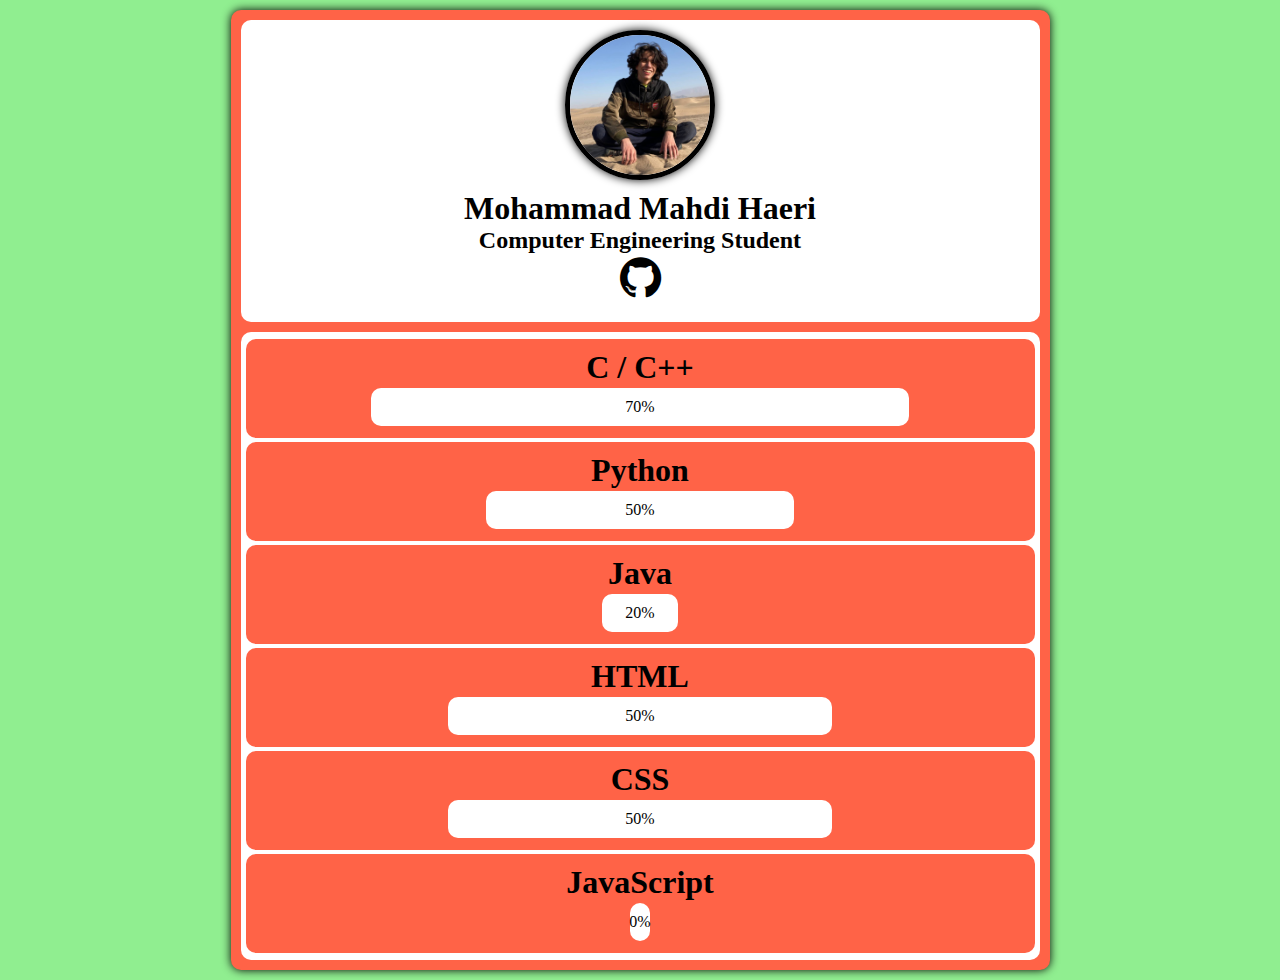
==== index.html @ cce76325 "v1 finished" ====
<!DOCTYPE html>
<html lang="en">
<head>
    <meta charset="UTF-8">
    <meta http-equiv="X-UA-Compatible" content="IE=edge">
    <meta name="viewport" content="width=device-width, initial-scale=1.0">
    <link rel="stylesheet" href="style.css">
    <link rel="stylesheet" href="https://cdnjs.cloudflare.com/ajax/libs/font-awesome/4.7.0/css/font-awesome.min.css">
    <title>Document</title>
</head>
<body>
    <div class = "container">
        <div class = "profile_box">
            <div class = "image_container">
                <img class="image" src="MyImage.jpg" alt="">
            </div>
            <div class = "profile_info">
                <h1>Mohammad Mahdi Haeri</h1>
                <h2>Computer Engineering Student</h2>
                <a href="https://github.com/mohammad-mahdi-haeri">
                    <i class="fa fa-github" style="font-size:48px;color: black"></i>
                </a>
            </div>
        </div>
        
        <div class="skill_container">
            <div class="skill_box">
                <h1>C / C++</h1>
                <div class="skill_bar c">
                    <div class="skill_level">70%</div>
                </div>
            </div>
            <div class="skill_box">
                <h1>Python</h1>
                <div class="skill_bar python">
                    <div class="skill_level python">50%</div>
                </div>
            </div>
            <div class="skill_box">
                <h1>Java</h1>
                <div class="skill_bar java">
                    <div class="skill_level java">20%</div>
                </div>
            </div>
            <div class="skill_box">
                <h1>HTML</h1>
                <div class="skill_bar html">
                    <div class="skill_level html">50%</div>
                </div>
            </div>
            <div class="skill_box">
                <h1>CSS</h1>
                <div class="skill_bar css">
                    <div class="skill_level css">50%</div>
                </div>
            </div>
            <div class="skill_box">
                <h1>JavaScript</h1>
                <div class="skill_bar javascript">
                    <div class="skill_level javascript">0%</div>
                </div>
            </div>
        </div>
    </div>
    
</body>
</html>
---- style.css ----
* {
    margin: 0;
    padding: 0;
    box-sizing: border-box;
}

body {
    font-family: Georgia, 'Times New Roman', Times, serif;
    background-color: lightgreen;
    width: 100vw;
    height: auto;
    padding: 10px;
    display: flex;
    align-items: center;
    justify-content: center;
}

.container {
    width: 65%;
    height: auto;
    max-width: 1300px;
    padding: 10px;
    display: flex;
    flex-direction: column;
    justify-content: center;
    align-items: center;
    background-color: tomato;
    border-radius: 10px;
    box-shadow: 0 0 10px 0px black;
}

.profile_box {
    width: 100%;
    height: auto;
    padding: 10px;
    margin-bottom: 10px;
    border-radius: 10px;
    display: flex;
    flex-direction: column;
    justify-content: center;
    align-items: center;
    background-color: white;
}

.image_container {
    width: 150px;
    height: 150px;
    display: flex;
    flex-direction: column;
    justify-content: center;
    align-items: center;
    border-radius: 100%;
    border: 5px black solid;
    box-shadow: 0 0 10px 0px black;
}

.image_container:hover{
    /* border: 5px black solid; */
    transition: 1s;
    cursor: pointer;
    transform: scale(1.1);
}

.image {
    width: 100%;
    height: 100%;
    /* object-fit: cover; */
    border-radius: 100%;
    background-color: #cccccc;
}

.profile_info {
    width: 100%;
    height: auto;
    padding: 10px;
    display: flex;
    flex-direction: column;
    justify-content: center;
    align-items: center;
}

.skill_container {
    width: 100%;
    height: auto;
    background-color: white;
    padding: 5px;
    border-radius: 10px;
    display: flex;
    flex-direction: column;
    justify-content: space-between;
    align-items: center;
}

.skill_box {
    width: 100%;
    height: auto;
    background-color: tomato;
    padding: 10px;
    margin: 2px;
    display: flex;
    flex-direction: column;
    align-items: center;
    justify-content: center;
    border-radius: 10px;
}

.skill_box:hover {
    background-color: lightgreen;
    transition: 1s;
    cursor: pointer;
}

@keyframes slideInFromLeft {
    0% {
      /* transform: scale(0); */
      width: 0%;
    }
    100% {
      transform: 100%;
    }
}

.skill_bar {
    /* width: 50%; */
    padding: 10px;
    margin: 2px;
    background-color: white;
    border-radius: 10px;
    display: flex;
    justify-content: center;
    align-items: center;
    animation: slideInFromLeft 1s ease-in-out;
}

.html {
    width: 50%;
    display: flex;
    justify-content: center;
    align-items: center;
}

.css {
    width: 50%;
    display: flex;
    justify-content: center;
    align-items: center;
}

.javascript {
    width: 0%;
    display: flex;
    justify-content: center;
    align-items: center;
}

.python {
    width: 40%;
    display: flex;
    justify-content: center;
    align-items: center;
}

.java {
    width: 10%;
    display: flex;
    justify-content: center;
    align-items: center;
}

.c {
    width: 70%;
    display: flex;
    justify-content: center;
    align-items: center;
}
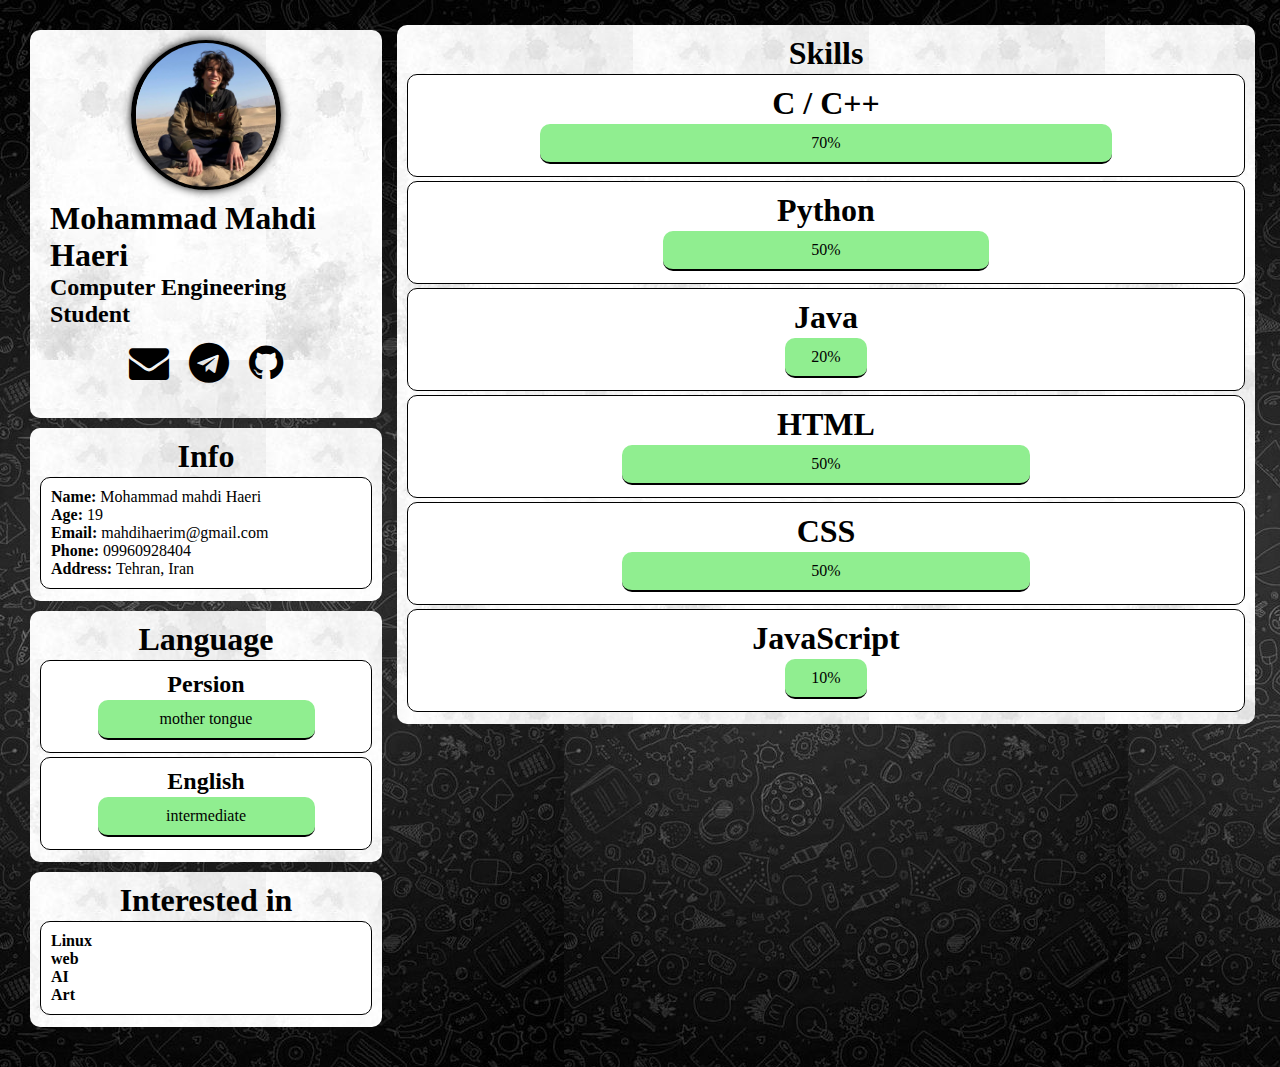
==== commit 0ab4803d: "change site style and change background color to background images" ====
--- a/index.html
+++ b/index.html
@@ -9,59 +9,111 @@
     <title>Document</title>
 </head>
 <body>
-    <div class = "container">
-        <div class = "profile_box">
-            <div class = "image_container">
-                <img class="image" src="MyImage.jpg" alt="">
+    <div class = "main_container">
+        <div class = "container left_container">
+            <div class = "section">
+                <div class = "image_container">
+                    <a href="MyImage.jpg"><img class="image" src="MyImage.jpg" alt=""></a>
+                </div>
+                <div class = "profile_info">
+                    <h1>Mohammad Mahdi Haeri</h1>
+                    <h2>Computer Engineering Student</h2>
+                    <div class="icons_link">
+                        <a href="mailto: mahdihaerim@gmail.com">
+                            <i class="fa fa-envelope" style="font-size:40px"></i>
+                        </a>
+                        <a href="https://telegram.me/Mahdi_Haeri">
+                            <i class="fa fa-telegram" style="font-size:40px"></i>
+                        </a>
+                        <a href="https://github.com/mohammad-mahdi-haeri">
+                            <i class="fa fa-github" style="font-size:40px"></i>
+                        </a>
+                    </div>
+                </div>
             </div>
-            <div class = "profile_info">
-                <h1>Mohammad Mahdi Haeri</h1>
-                <h2>Computer Engineering Student</h2>
-                <a href="https://github.com/mohammad-mahdi-haeri">
-                    <i class="fa fa-github" style="font-size:48px;color: black"></i>
-                </a>
+            
+            <div class = "section">
+                <h1> Info </h1>
+                <div class="skill_box info_container">
+                    <p><b>Name:</b> Mohammad mahdi Haeri
+                    <br><b>Age: </b>19
+                    <br><b>Email: </b>mahdihaerim@gmail.com
+                    <br><b>Phone: </b>09960928404
+                    <br><b>Address: </b>Tehran, Iran
+                    </p>
+                </div>
+            </div>
+            
+            <div class = "section">
+                <h1> Language </h1>
+                <div class="skill_box">
+                    <h2> Persion </h2>
+                    <div class="skill_bar c">
+                        <div class="skill_level">mother tongue</div>
+                    </div>
+                </div>
+                <div class="skill_box">
+                    <h2> English </h2>
+                    <div class="skill_bar c">
+                        <div class="skill_level">intermediate</div>
+                    </div>
+                </div>
+            </div>
+
+            <div class = "section">
+                <h1> Interested in </h1>
+                <div class="skill_box interested_container">
+                    <p><b>Linux
+                        <br>web
+                        <br>AI
+                        <br>Art
+                        </b>
+                    </p>
+                </div>
             </div>
         </div>
         
-        <div class="skill_container">
-            <div class="skill_box">
-                <h1>C / C++</h1>
-                <div class="skill_bar c">
-                    <div class="skill_level">70%</div>
+        <div class = "container skill_container">
+            <div class="section">
+                <h1> Skills</h1>
+                <div class="skill_box">
+                    <h1>C / C++</h1>
+                    <div class="skill_bar c">
+                        <div class="skill_level">70%</div>
+                    </div>
                 </div>
-            </div>
-            <div class="skill_box">
-                <h1>Python</h1>
-                <div class="skill_bar python">
-                    <div class="skill_level python">50%</div>
+                <div class="skill_box">
+                    <h1>Python</h1>
+                    <div class="skill_bar python">
+                        <div class="skill_level python">50%</div>
+                    </div>
                 </div>
-            </div>
-            <div class="skill_box">
-                <h1>Java</h1>
-                <div class="skill_bar java">
-                    <div class="skill_level java">20%</div>
+                <div class="skill_box">
+                    <h1>Java</h1>
+                    <div class="skill_bar java">
+                        <div class="skill_level java">20%</div>
+                    </div>
                 </div>
-            </div>
-            <div class="skill_box">
-                <h1>HTML</h1>
-                <div class="skill_bar html">
-                    <div class="skill_level html">50%</div>
+                <div class="skill_box">
+                    <h1>HTML</h1>
+                    <div class="skill_bar html">
+                        <div class="skill_level html">50%</div>
+                    </div>
                 </div>
-            </div>
-            <div class="skill_box">
-                <h1>CSS</h1>
-                <div class="skill_bar css">
-                    <div class="skill_level css">50%</div>
+                <div class="skill_box">
+                    <h1>CSS</h1>
+                    <div class="skill_bar css">
+                        <div class="skill_level css">50%</div>
+                    </div>
                 </div>
-            </div>
-            <div class="skill_box">
-                <h1>JavaScript</h1>
-                <div class="skill_bar javascript">
-                    <div class="skill_level javascript">0%</div>
+                <div class="skill_box">
+                    <h1>JavaScript</h1>
+                    <div class="skill_bar javascript">
+                        <div class="skill_level javascript">10%</div>
+                    </div>
                 </div>
             </div>
         </div>
     </div>
-    
 </body>
 </html>--- a/style.css
+++ b/style.css
@@ -6,17 +6,30 @@
 
 body {
     font-family: Georgia, 'Times New Roman', Times, serif;
-    background-color: lightgreen;
+    background-image: url("./background.jpg");
+    /* background-image: linear-gradient(to right, tomato, lightgreen); */
+    /* background-color: white; */
     width: 100vw;
     height: auto;
     padding: 10px;
     display: flex;
-    align-items: center;
-    justify-content: center;
+    justify-content: flex-start;
+    align-items: flex-start;
+}
+
+.main_container {
+    width: 100%;
+    height: auto;
+    padding: 10px;
+    display: flex;
+    flex-direction: row;
+    justify-content: flex-start;
+    align-items: flex-start;
+    /* background-color: black; */
 }
 
 .container {
-    width: 65%;
+    width: 30%;
     height: auto;
     max-width: 1300px;
     padding: 10px;
@@ -24,22 +37,22 @@
     flex-direction: column;
     justify-content: center;
     align-items: center;
-    background-color: tomato;
-    border-radius: 10px;
-    box-shadow: 0 0 10px 0px black;
-}
-
-.profile_box {
-    width: 100%;
-    height: auto;
+    /* background-color: tomato; */
+    border-radius: 10px;
+}
+
+.section {
+    width: 100%;
+    height: 100%;
     padding: 10px;
     margin-bottom: 10px;
     border-radius: 10px;
     display: flex;
     flex-direction: column;
-    justify-content: center;
-    align-items: center;
-    background-color: white;
+    justify-content: flex;
+    align-items: center;
+    /* background-color: white; */
+    background-image: url("./white_background.jpg");
 }
 
 .image_container {
@@ -69,32 +82,61 @@
     background-color: #cccccc;
 }
 
+.left_container {
+    /* box-shadow: 0 0 10px  0px black; */
+    /* margin: 2px; */
+}
+
 .profile_info {
     width: 100%;
-    height: auto;
-    padding: 10px;
-    display: flex;
-    flex-direction: column;
-    justify-content: center;
-    align-items: center;
+    height: 100%;
+    padding: 10px;
+    display: flex;
+    flex-direction: column;
+    justify-content: center;
+    align-items: center;
+}
+
+.icons_link {
+    width: 100%;
+    padding: 5px;
+    display: flex;
+    flex-direction: row;
+    justify-content: center;
+    align-items: center;
+    border-radius: 10px;;  
+}
+
+i {
+    margin: 5px;
+    padding: 5px;
+    /* transition: .2s; */
+    color: black;
+}
+
+i:hover {
+    color: tomato;
 }
 
 .skill_container {
+    width: 70%;
+    height: 100%;
+    /* margin: 2px; */
+    /* background-color: tomato; */
+    padding: 5px;
+    border-radius: 10px;
+    display: flex;
+    flex-direction: column;
+    justify-content: space-between;
+    align-items: center;
+    /* box-shadow: 0 0 10px 0px black; */
+}
+
+.skill_box {
     width: 100%;
     height: auto;
     background-color: white;
-    padding: 5px;
-    border-radius: 10px;
-    display: flex;
-    flex-direction: column;
-    justify-content: space-between;
-    align-items: center;
-}
-
-.skill_box {
-    width: 100%;
-    height: auto;
-    background-color: tomato;
+    border: 1px solid black;
     padding: 10px;
     margin: 2px;
     display: flex;
@@ -105,9 +147,9 @@
 }
 
 .skill_box:hover {
-    background-color: lightgreen;
+    /* background-color: lightgreen; */
     transition: 1s;
-    cursor: pointer;
+    /* cursor: pointer; */
 }
 
 @keyframes slideInFromLeft {
@@ -124,7 +166,8 @@
     /* width: 50%; */
     padding: 10px;
     margin: 2px;
-    background-color: white;
+    background-color: lightgreen;
+    border-bottom: 2px solid black;
     border-radius: 10px;
     display: flex;
     justify-content: center;
@@ -147,7 +190,7 @@
 }
 
 .javascript {
-    width: 0%;
+    width: 10%;
     display: flex;
     justify-content: center;
     align-items: center;
@@ -173,3 +216,15 @@
     justify-content: center;
     align-items: center;
 }
+
+.info_container {
+    display: flex;
+    justify-content: flex-start;
+    align-items: flex-start;
+}
+
+.interested_container {
+    display: flex;
+    justify-content: flex-start;
+    align-items: flex-start;
+}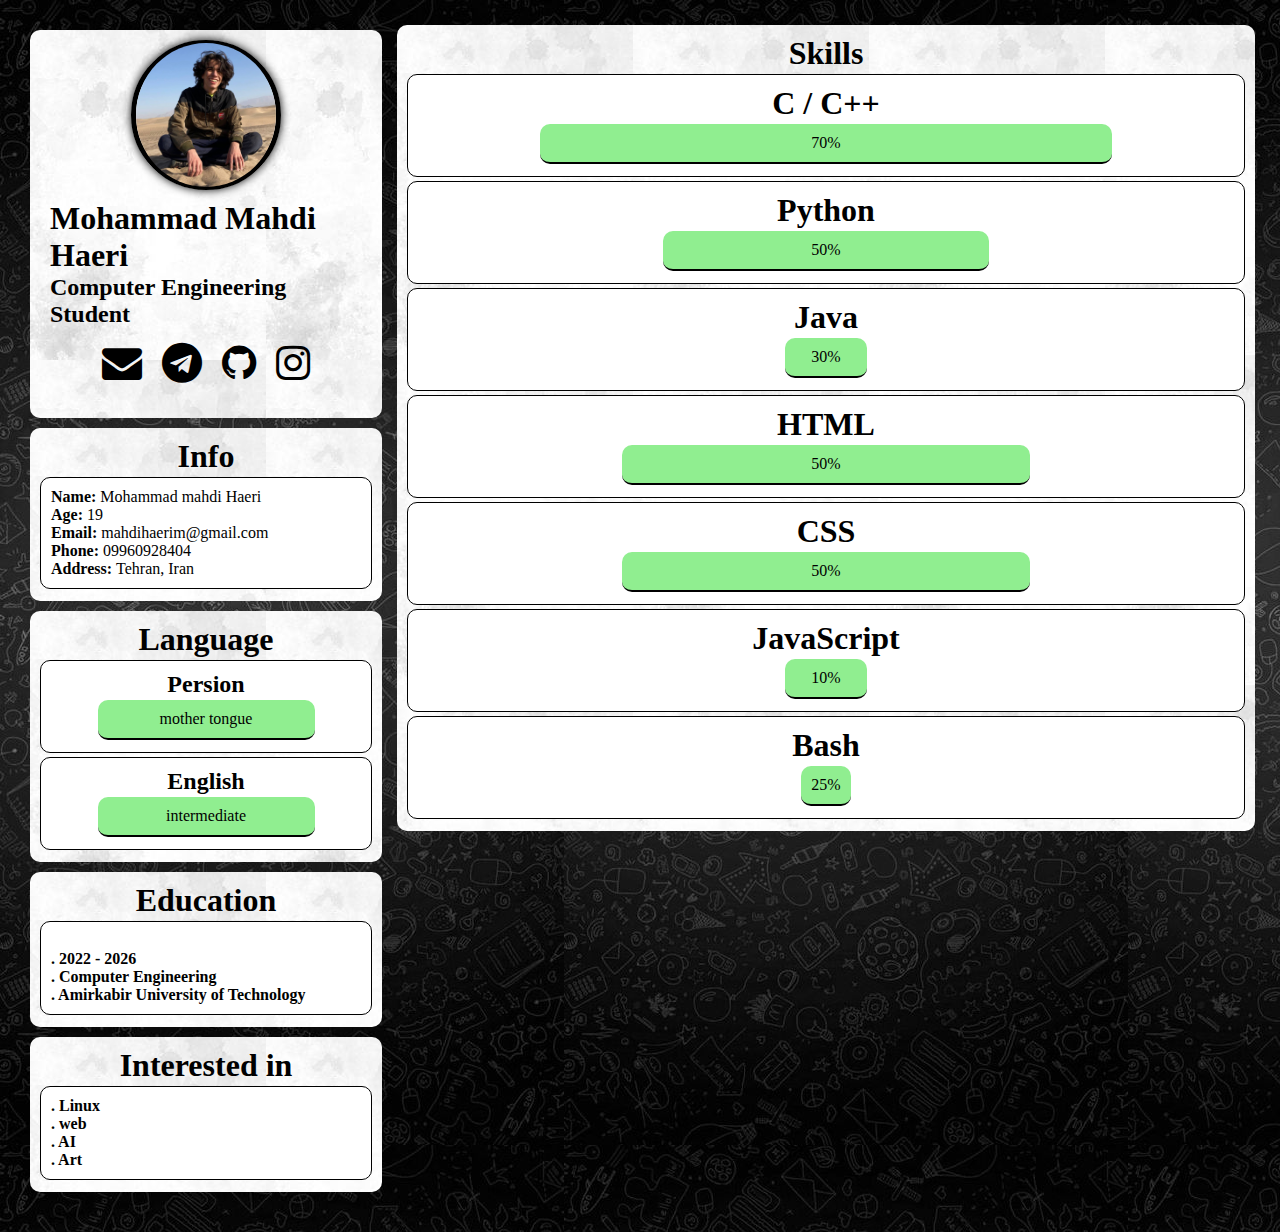
==== commit d5ccb83c: "change site name from Document to Resume" ====
--- a/index.html
+++ b/index.html
@@ -6,7 +6,7 @@
     <meta name="viewport" content="width=device-width, initial-scale=1.0">
     <link rel="stylesheet" href="style.css">
     <link rel="stylesheet" href="https://cdnjs.cloudflare.com/ajax/libs/font-awesome/4.7.0/css/font-awesome.min.css">
-    <title>Document</title>
+    <title>Resume</title>
 </head>
 <body>
     <div class = "main_container">
@@ -27,6 +27,9 @@
                         </a>
                         <a href="https://github.com/mohammad-mahdi-haeri">
                             <i class="fa fa-github" style="font-size:40px"></i>
+                        </a>
+                        <a href="https://www.instagram.com/mahdihaerim/">
+                            <i class="fa fa-instagram" style="font-size:40px"></i>
                         </a>
                     </div>
                 </div>
@@ -60,17 +63,32 @@
                 </div>
             </div>
 
-            <div class = "section">
-                <h1> Interested in </h1>
-                <div class="skill_box interested_container">
-                    <p><b>Linux
-                        <br>web
-                        <br>AI
-                        <br>Art
+            <div class = "section ">
+                <h1> Education </h1>
+                <div class = "skill_box interested_container">
+                    <p>
+                        <b>
+                        <br>. 2022 - 2026
+                        <br>. Computer Engineering
+                        <br>. Amirkabir University of Technology
                         </b>
                     </p>
                 </div>
             </div>
+
+            <div class = "section">
+                <h1> Interested in </h1>
+                <div class="skill_box interested_container">
+                    <p>
+                        <b>. Linux
+                        <br>. web
+                        <br>. AI
+                        <br>. Art
+                        </b>
+                    </p>
+                </div>
+            </div>
+
         </div>
         
         <div class = "container skill_container">
@@ -91,7 +109,7 @@
                 <div class="skill_box">
                     <h1>Java</h1>
                     <div class="skill_bar java">
-                        <div class="skill_level java">20%</div>
+                        <div class="skill_level java">30%</div>
                     </div>
                 </div>
                 <div class="skill_box">
@@ -112,8 +130,14 @@
                         <div class="skill_level javascript">10%</div>
                     </div>
                 </div>
+                <div class="skill_box">
+                    <h1>Bash</h1>
+                    <div class="skill_bar bash">
+                        <div class="skill_level javascript">25%</div>
+                    </div>
+                </div>
             </div>
         </div>
     </div>
 </body>
-</html>+</html>
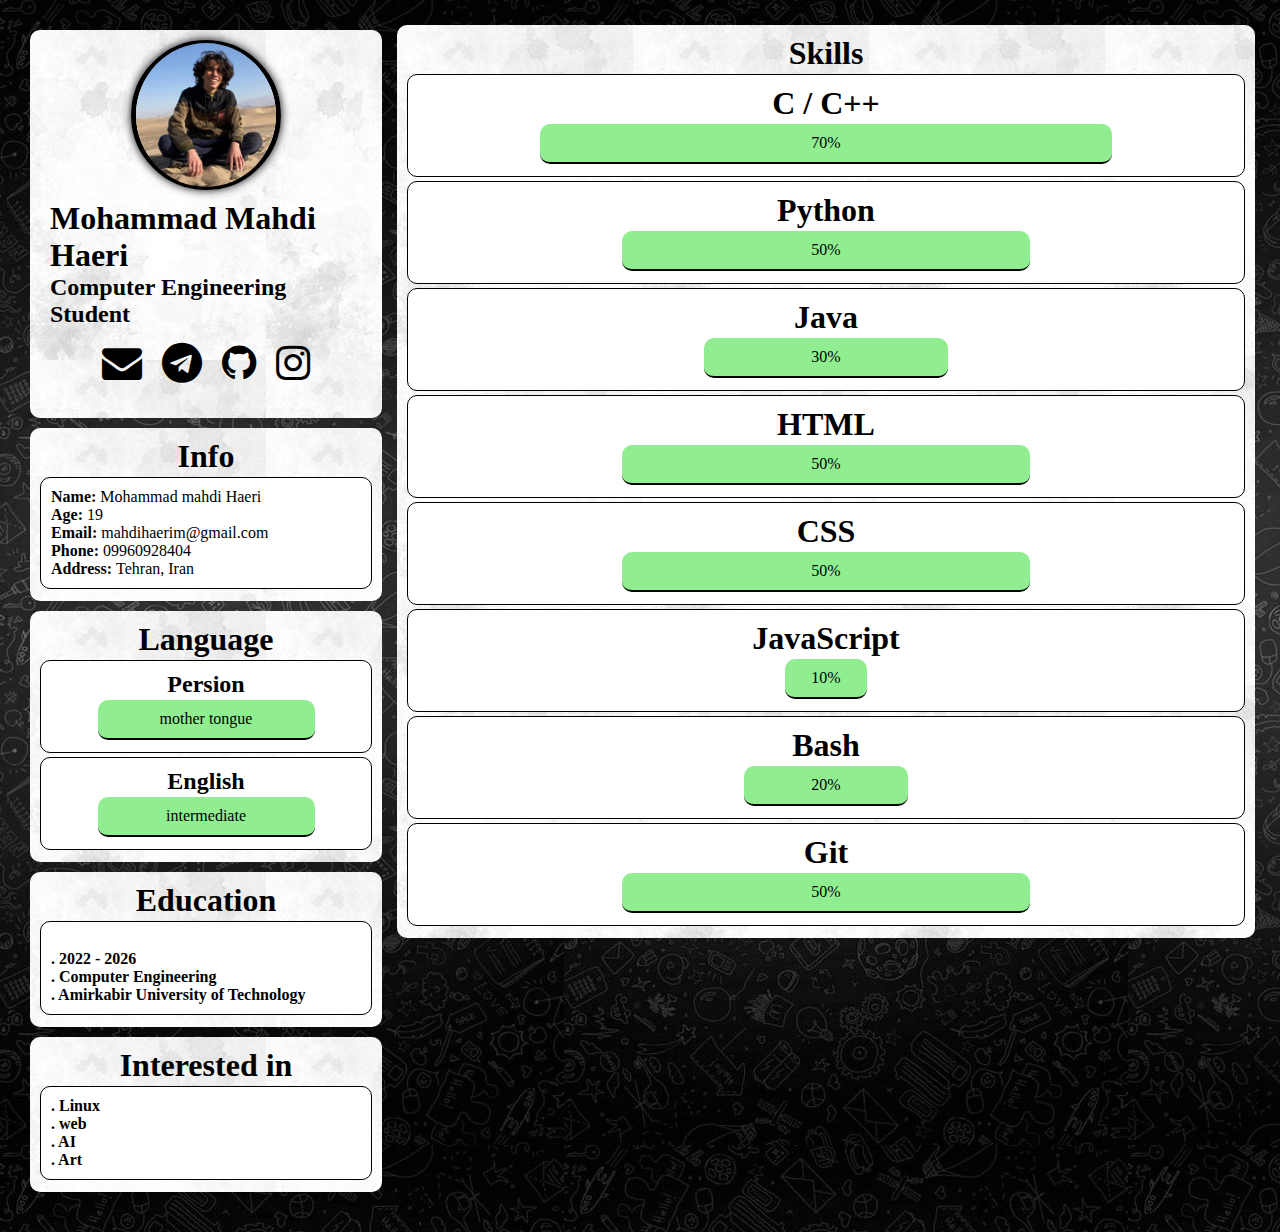
==== commit 7925f20b: "add git skill" ====
--- a/index.html
+++ b/index.html
@@ -133,7 +133,13 @@
                 <div class="skill_box">
                     <h1>Bash</h1>
                     <div class="skill_bar bash">
-                        <div class="skill_level javascript">25%</div>
+                        <div class="skill_level javascript">20%</div>
+                    </div>
+                </div>
+                <div class="skill_box">
+                    <h1>Git</h1>
+                    <div class="skill_bar git">
+                        <div class="skill_level javascript">50%</div>
                     </div>
                 </div>
             </div>
--- a/style.css
+++ b/style.css
@@ -9,7 +9,6 @@
     background-image: url("./background.jpg");
     /* background-image: linear-gradient(to right, tomato, lightgreen); */
     /* background-color: white; */
-    width: 100vw;
     height: auto;
     padding: 10px;
     display: flex;
@@ -71,7 +70,7 @@
     /* border: 5px black solid; */
     transition: 1s;
     cursor: pointer;
-    transform: scale(1.1);
+    transform: scale(1.05);
 }
 
 .image {
@@ -197,14 +196,14 @@
 }
 
 .python {
-    width: 40%;
+    width: 50%;
     display: flex;
     justify-content: center;
     align-items: center;
 }
 
 .java {
-    width: 10%;
+    width: 30%;
     display: flex;
     justify-content: center;
     align-items: center;
@@ -217,6 +216,20 @@
     align-items: center;
 }
 
+.bash {
+    width: 20%;
+    display: flex;
+    justify-content: center;
+    align-items: center;
+}
+
+.git {
+    width: 50%;
+    display: flex;
+    justify-content: center;
+    align-items: center;
+}
+
 .info_container {
     display: flex;
     justify-content: flex-start;
